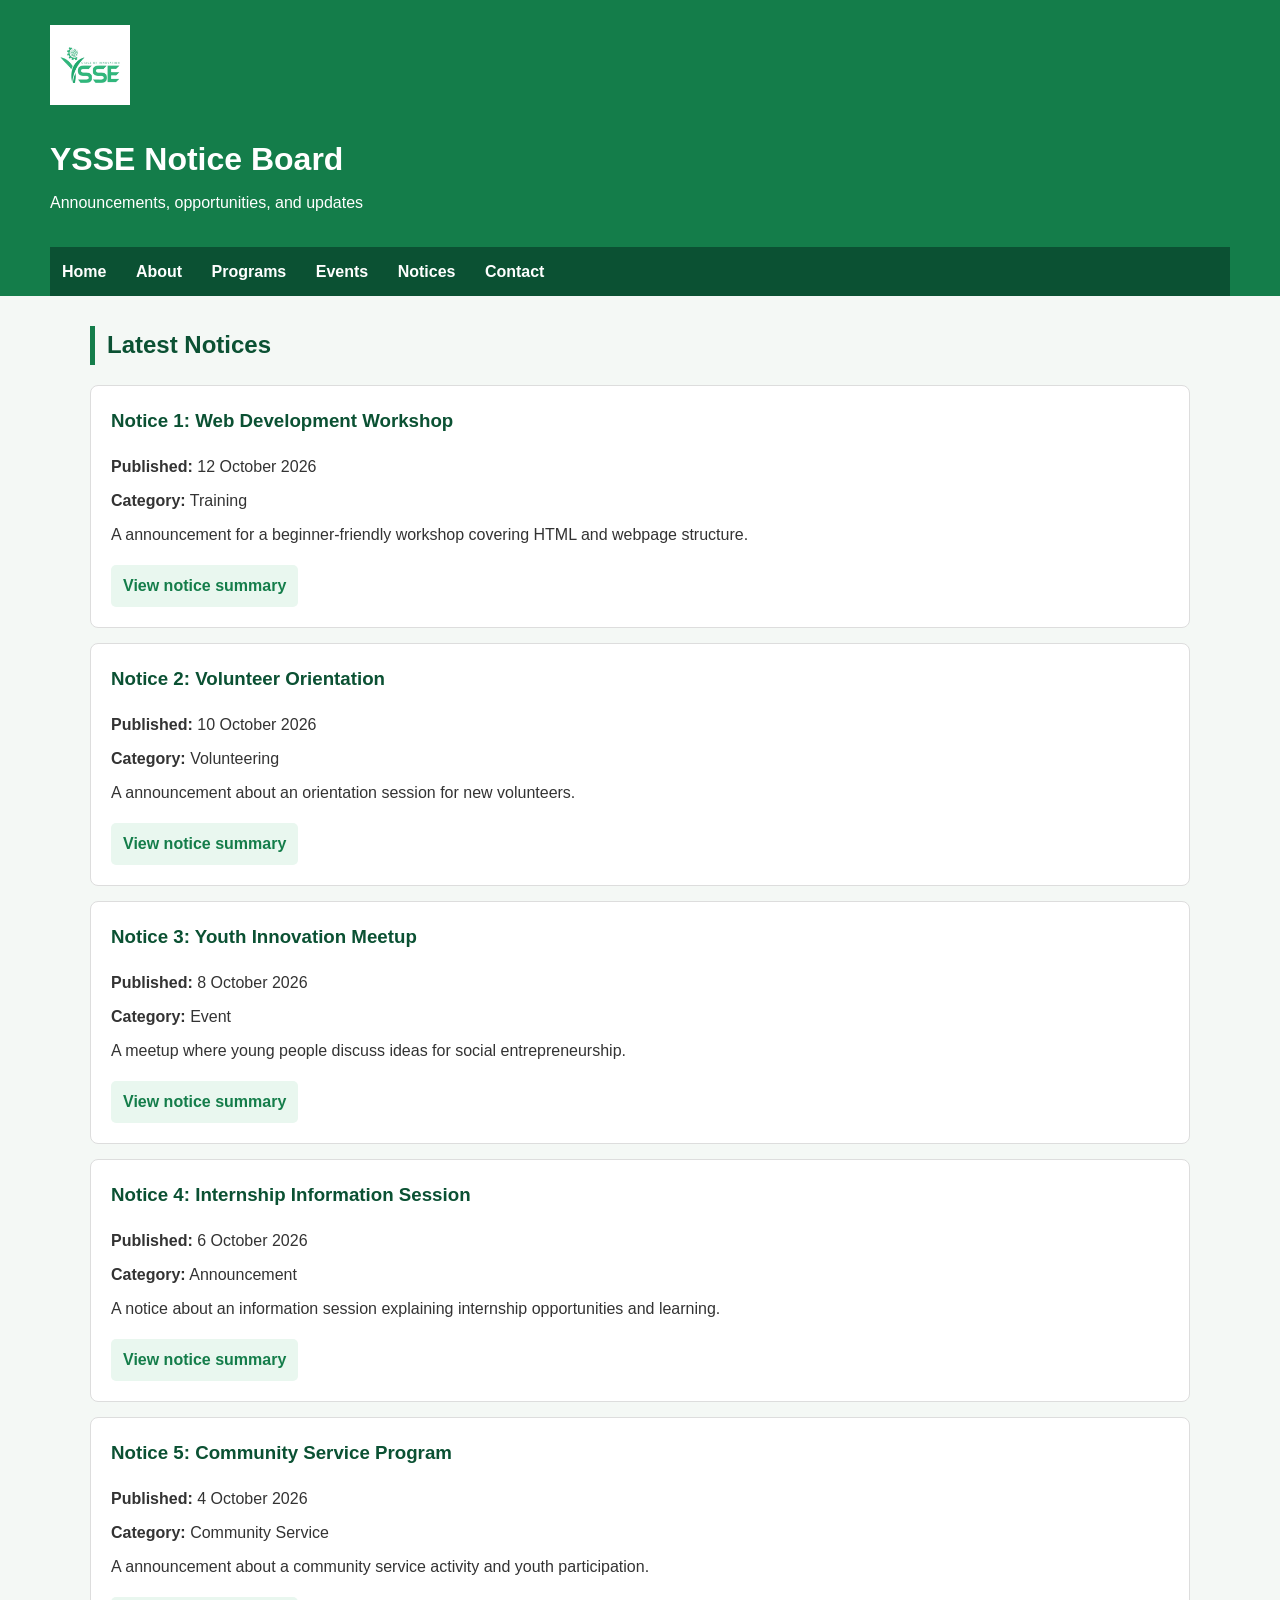
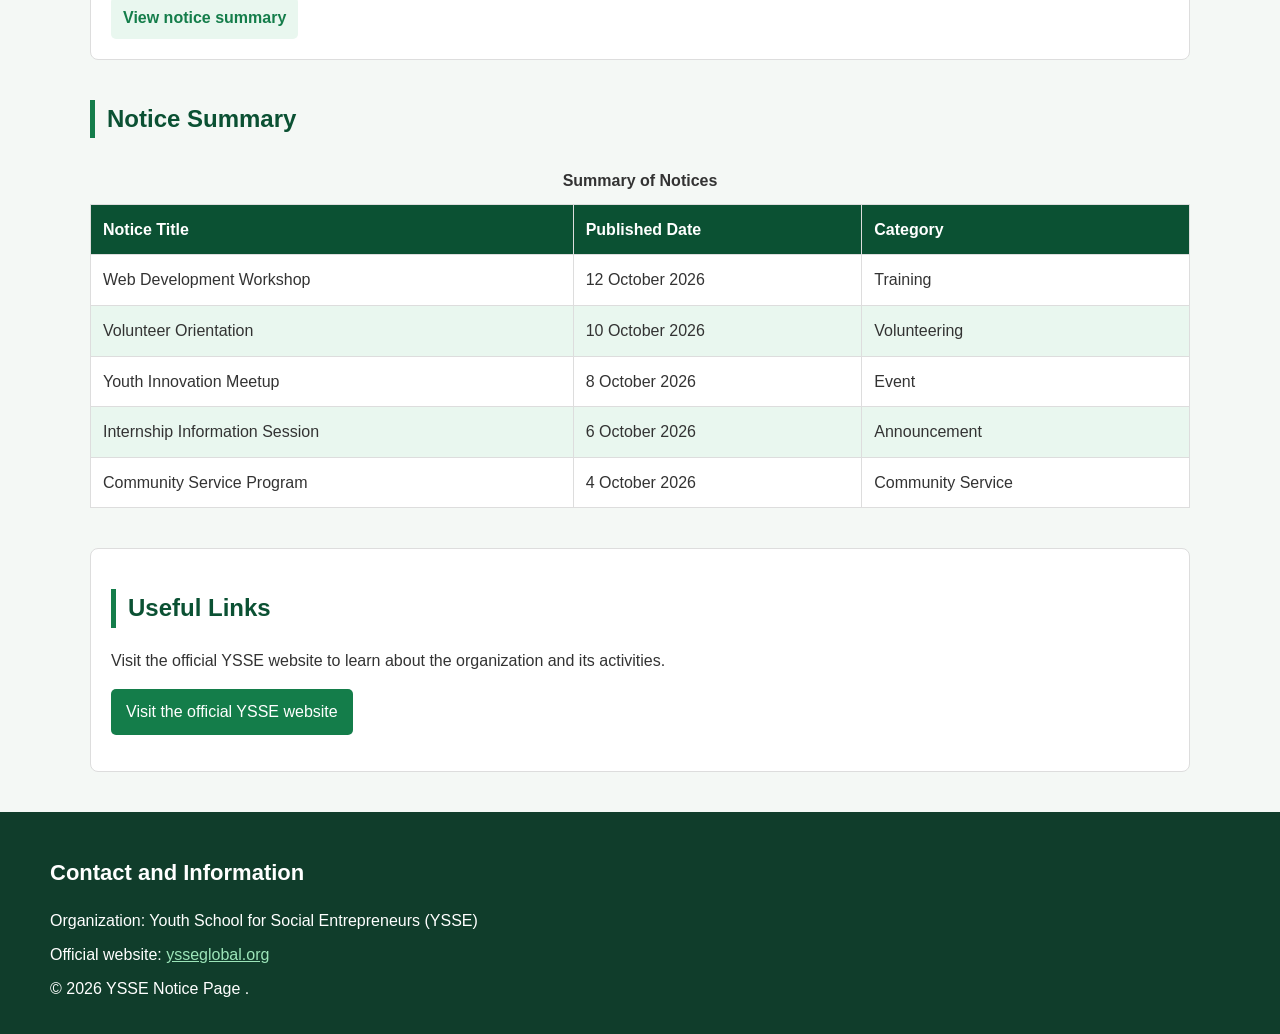
==== index.html @ 59fca86d "Add files via upload" ====
<!DOCTYPE html>
<html lang="en">
<head>
    <meta charset="UTF-8">
    <meta name="viewport" content="width=device-width, initial-scale=1.0">
    <meta name="description" content="Sample YSSE notice page for a Week 2 HTML assignment.">
    <link rel="stylesheet" href="style.css">
    <title>YSSE | Notice Board</title>
</head>
<body>

    <!-- Header -->
    <header>
        <img src="logo.png" alt="YSSE logo" width="500"  >
        <h1>YSSE Notice Board</h1>
        <p>Announcements, opportunities, and updates</p>

        <nav >
            <ul>
                <li><a href="https://ysseglobal.org/">Home</a></li>
                <li><a href="#about">About</a></li>
                <li><a href="#programs">Programs</a></li>
                <li><a href="#events">Events</a></li>
                <li><a href="#notices">Notices</a></li>
                <li><a href="#contact">Contact</a></li>
            </ul>
        </nav>
    </header>

    <!-- Main Content -->
    <main>

        <!-- Notice Articles -->
        <section>
            <h2>Latest Notices</h2>

            <article >
                <h3>Notice 1: Web Development Workshop</h3>
                <p><strong>Published:</strong> 12 October 2026</p>
                <p><strong>Category:</strong> Training</p>
                <p>
                    A announcement for a beginner-friendly
                    workshop covering HTML and webpage structure.
                </p>
                <a href="#">View notice summary</a>
            </article>

            <article >
                <h3> Notice 2: Volunteer Orientation</h3>
                <p><strong>Published:</strong> 10 October 2026</p>
                <p><strong>Category:</strong> Volunteering</p>
                <p>
                    A announcement about an orientation
                    session for new volunteers.
                </p>
                <a href="#notice-table">View notice summary</a>
            </article>

            <article >
                <h3>Notice 3: Youth Innovation Meetup</h3>
                <p><strong>Published:</strong> 8 October 2026</p>
                <p><strong>Category:</strong> Event</p>
                <p>
                    A meetup where young people discuss
                    ideas for social entrepreneurship.
                </p>
                <a href="#notice-table">View notice summary</a>
            </article>

            <article >
                <h3>Notice 4: Internship Information Session</h3>
                <p><strong>Published:</strong> 6 October 2026</p>
                <p><strong>Category:</strong> Announcement</p>
                <p>
                    A notice about an information session
                    explaining internship opportunities and learning.
                </p>
                <a href="#notice-table">View notice summary</a>
            </article>

            <article >
                <h3>Notice 5: Community Service Program</h3>
                <p><strong>Published:</strong> 4 October 2026</p>
                <p><strong>Category:</strong> Community Service</p>
                <p>
                    A announcement about a community
                    service activity and youth participation.
                </p>
                <a href="#notice-table">View notice summary</a>
            </article>
        </section>

        <!-- Notice Summary Table -->

        <section >
            <h2>Notice Summary</h2>

            <table>
                <caption>Summary of  Notices</caption>
                <thead>
                    <tr>
                        <th scope="col">Notice Title</th>
                        <th scope="col">Published Date</th>
                        <th scope="col">Category</th>
                    </tr>
                </thead>
                <tbody>
                    <tr>
                        <td>Web Development Workshop</td>
                        <td>12 October 2026</td>
                        <td>Training</td>
                    </tr>
                    <tr>
                        <td>Volunteer Orientation</td>
                        <td>10 October 2026</td>
                        <td>Volunteering</td>
                    </tr>
                    <tr>
                        <td>Youth Innovation Meetup</td>
                        <td>8 October 2026</td>
                        <td>Event</td>
                    </tr>
                    <tr>
                        <td>Internship Information Session</td>
                        <td>6 October 2026</td>
                        <td>Announcement</td>
                    </tr>
                    <tr>
                        <td>Community Service Program</td>
                        <td>4 October 2026</td>
                        <td>Community Service</td>
                    </tr>
                </tbody>
            </table>
        </section>



        <!-- Useful Links -->
        <section >
            <h2>Useful Links</h2>
            <p>
                Visit the official YSSE website to learn about
                the organization and its activities.
            </p>
            <p>
                <a href="https://ysseglobal.org/">
                    Visit the official YSSE website
                </a>
            </p>
            

    </main>



    <!-- Footer -->
    <footer >
        <h2>Contact and Information</h2>
        <p>
            Organization: Youth School for Social Entrepreneurs (YSSE)
        </p>
        <p>
            Official website:
            <a href="https://ysseglobal.org/">ysseglobal.org</a>
        </p>
        <p>
            &copy; 2026 YSSE Notice Page .
        </p>
    </footer>

</body>
</html>
---- style.css ----
/* Basic CSS for YSSE Notice Board */

* {
    box-sizing: border-box;
}

body {
    margin: 0;
    font-family: Arial, sans-serif;
    color: #333333;
    background-color: #f4f8f5;
    line-height: 1.6;
}

/* Header */
header {
    background-color: #147d4a;
    color: white;
    padding: 25px 50px 0;
}

header img {
    width: 80px;
    height: 80px;
    background-color: white;
    padding: 5px;
}

header h1 {
    margin-bottom: 5px;
    font-size: 32px;
}

header p {
    margin-top: 5px;
    padding-bottom: 15px;
}

/* Navigation Menu */
nav {
    background-color: #0b5133;
    padding: 12px;
}

nav ul {
    list-style: none;
    margin: 0;
    padding: 0;
}

nav li {
    display: inline-block;
    margin-right: 25px;
}

nav a {
    color: white;
    text-decoration: none;
    font-weight: bold;
}

nav a:hover {
    text-decoration: underline;
}

/* Main Content */
main {
    width: 1100px;
    margin: 30px auto;
}

section {
    margin-bottom: 40px;
}

section h2 {
    color: #0b5133;
    border-left: 5px solid #147d4a;
    padding-left: 12px;
}

/* Notice Articles */
article {
    background-color: white;
    border: 1px solid #dddddd;
    padding: 20px;
    margin-bottom: 15px;
    border-radius: 8px;
}

article h3 {
    color: #0b5133;
    margin-top: 0;
}

article p {
    margin: 8px 0;
}

article a {
    display: inline-block;
    background-color: #e9f7ef;
    color: #147d4a;
    text-decoration: none;
    padding: 8px 12px;
    margin-top: 10px;
    border-radius: 5px;
    font-weight: bold;
}

article a:hover {
    background-color: #147d4a;
    color: white;
}

/* Notice Summary Table */
table {
    width: 100%;
    border-collapse: collapse;
    background-color: white;
}

caption {
    padding: 10px;
    font-weight: bold;
}

th {
    background-color: #0b5133;
    color: white;
}

th, td {
    border: 1px solid #dddddd;
    padding: 12px;
    text-align: left;
}

tbody tr:nth-child(even) {
    background-color: #e9f7ef;
}

/* Useful Links */
main section:last-of-type {
    background-color: white;
    border: 1px solid #dddddd;
    padding: 20px;
    border-radius: 8px;
}

main section:last-of-type a {
    display: inline-block;
    background-color: #147d4a;
    color: white;
    text-decoration: none;
    padding: 10px 15px;
    border-radius: 5px;
}

/* Footer */
footer {
    background-color: #103d2b;
    color: white;
    padding: 25px 50px;
}

footer h2 {
    font-size: 22px;
}

footer a {
    color: #9ce5b9;
}

footer p {
    margin: 8px 0;
}
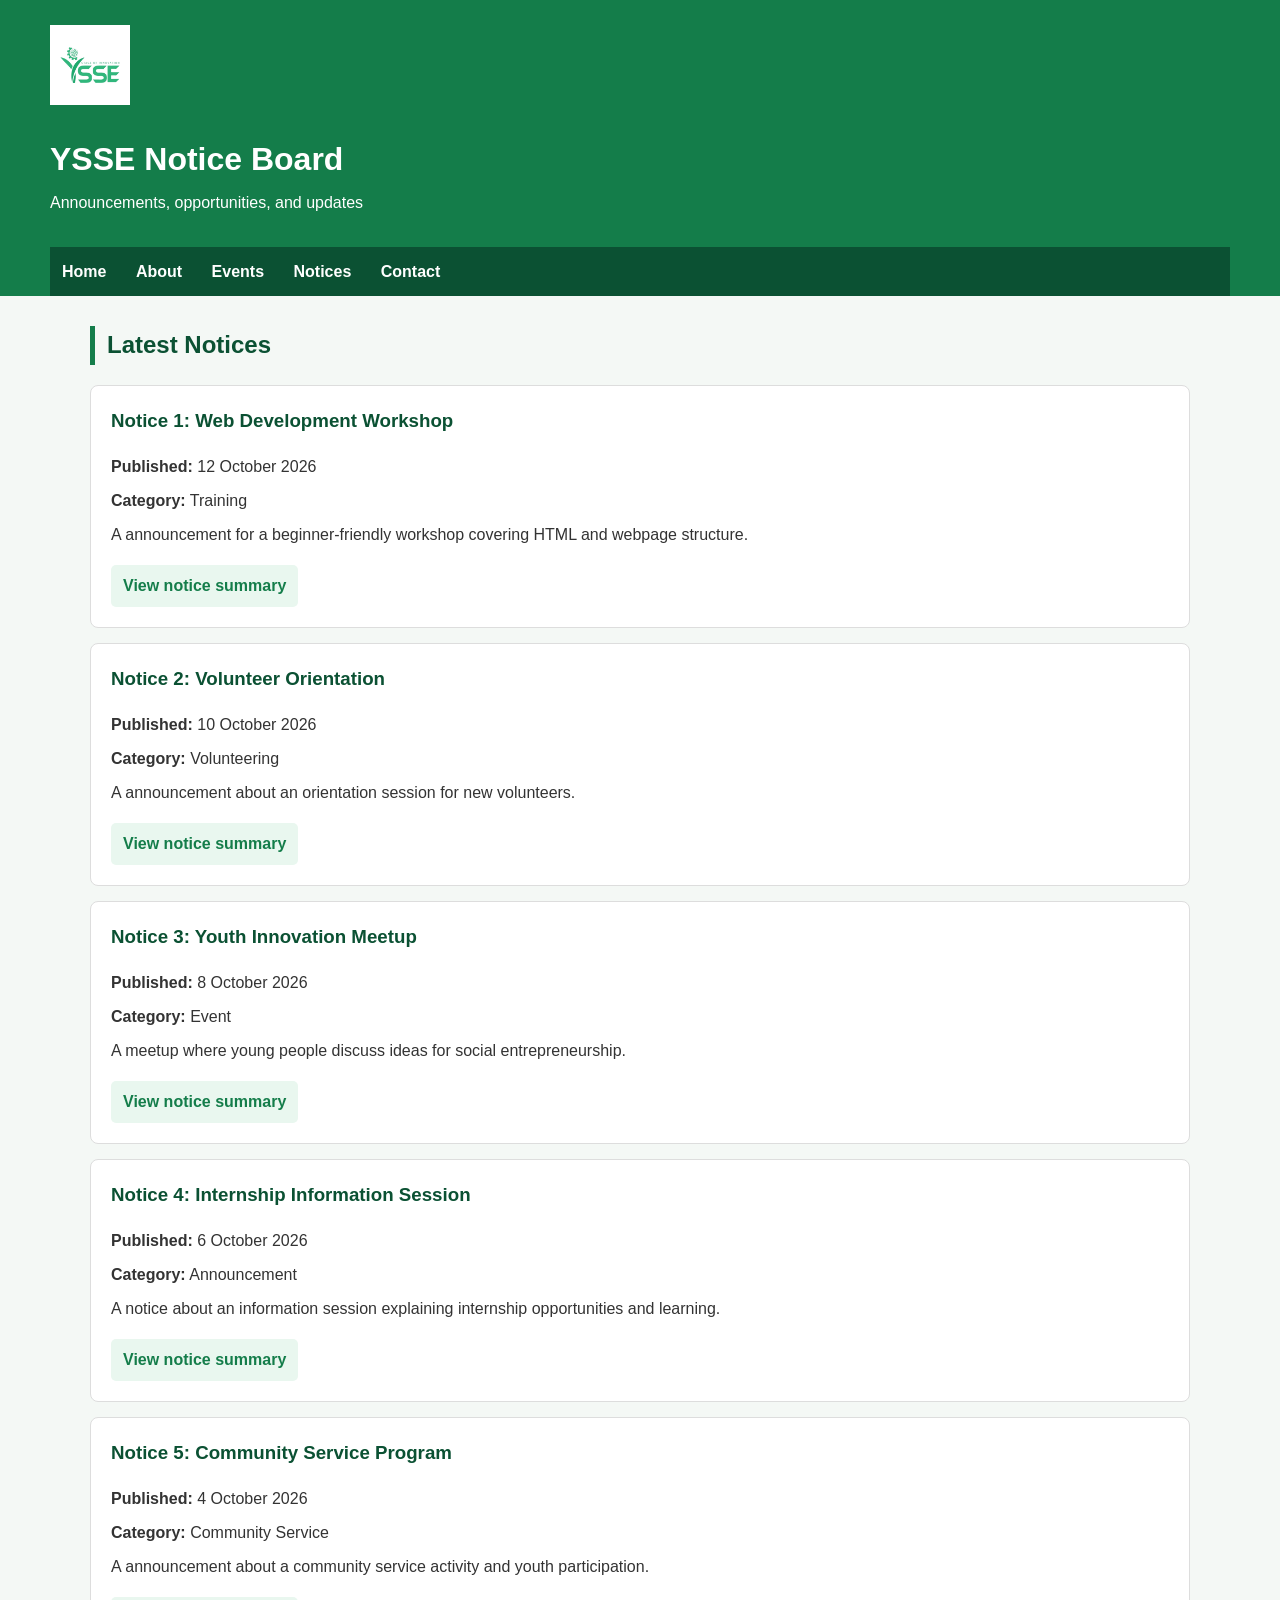
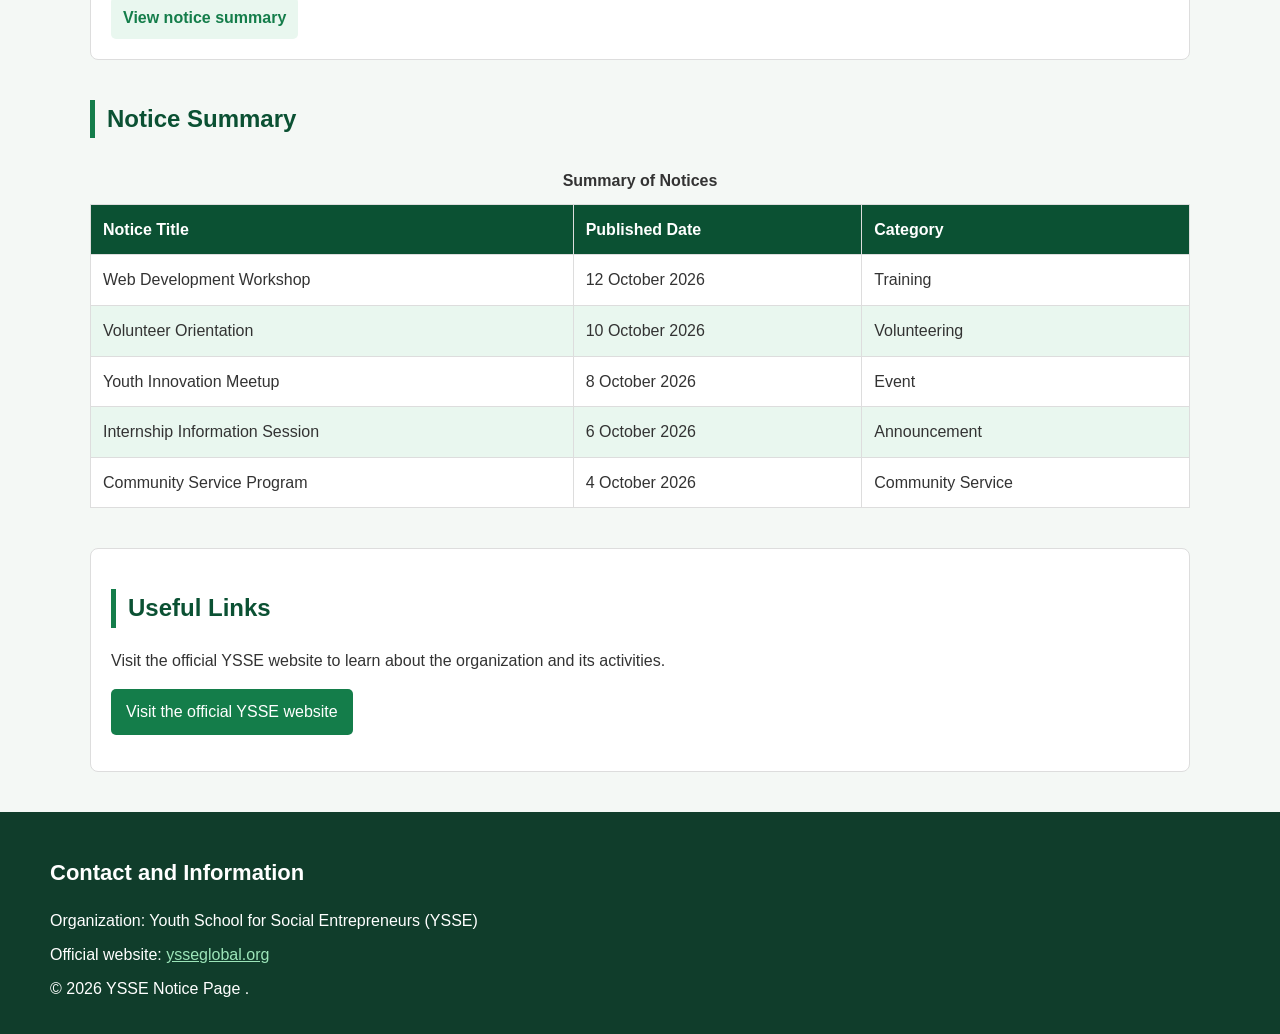
==== commit 007436d2: "Fix HTML structure and update links" ====
--- a/index.html
+++ b/index.html
@@ -18,12 +18,12 @@
 
         <nav >
             <ul>
-                <li><a href="https://ysseglobal.org/">Home</a></li>
-                <li><a href="#about">About</a></li>
-                <li><a href="#programs">Programs</a></li>
-                <li><a href="#events">Events</a></li>
-                <li><a href="#notices">Notices</a></li>
-                <li><a href="#contact">Contact</a></li>
+                <li><a href="home.html">Home</a></li>
+                <li><a href="about.html">About</a></li>
+                
+                <li><a href="events.html">Events</a></li>
+                <li><a href="index.html">Notices</a></li>
+                <li><a href="contact.html">Contact</a></li>
             </ul>
         </nav>
     </header>
